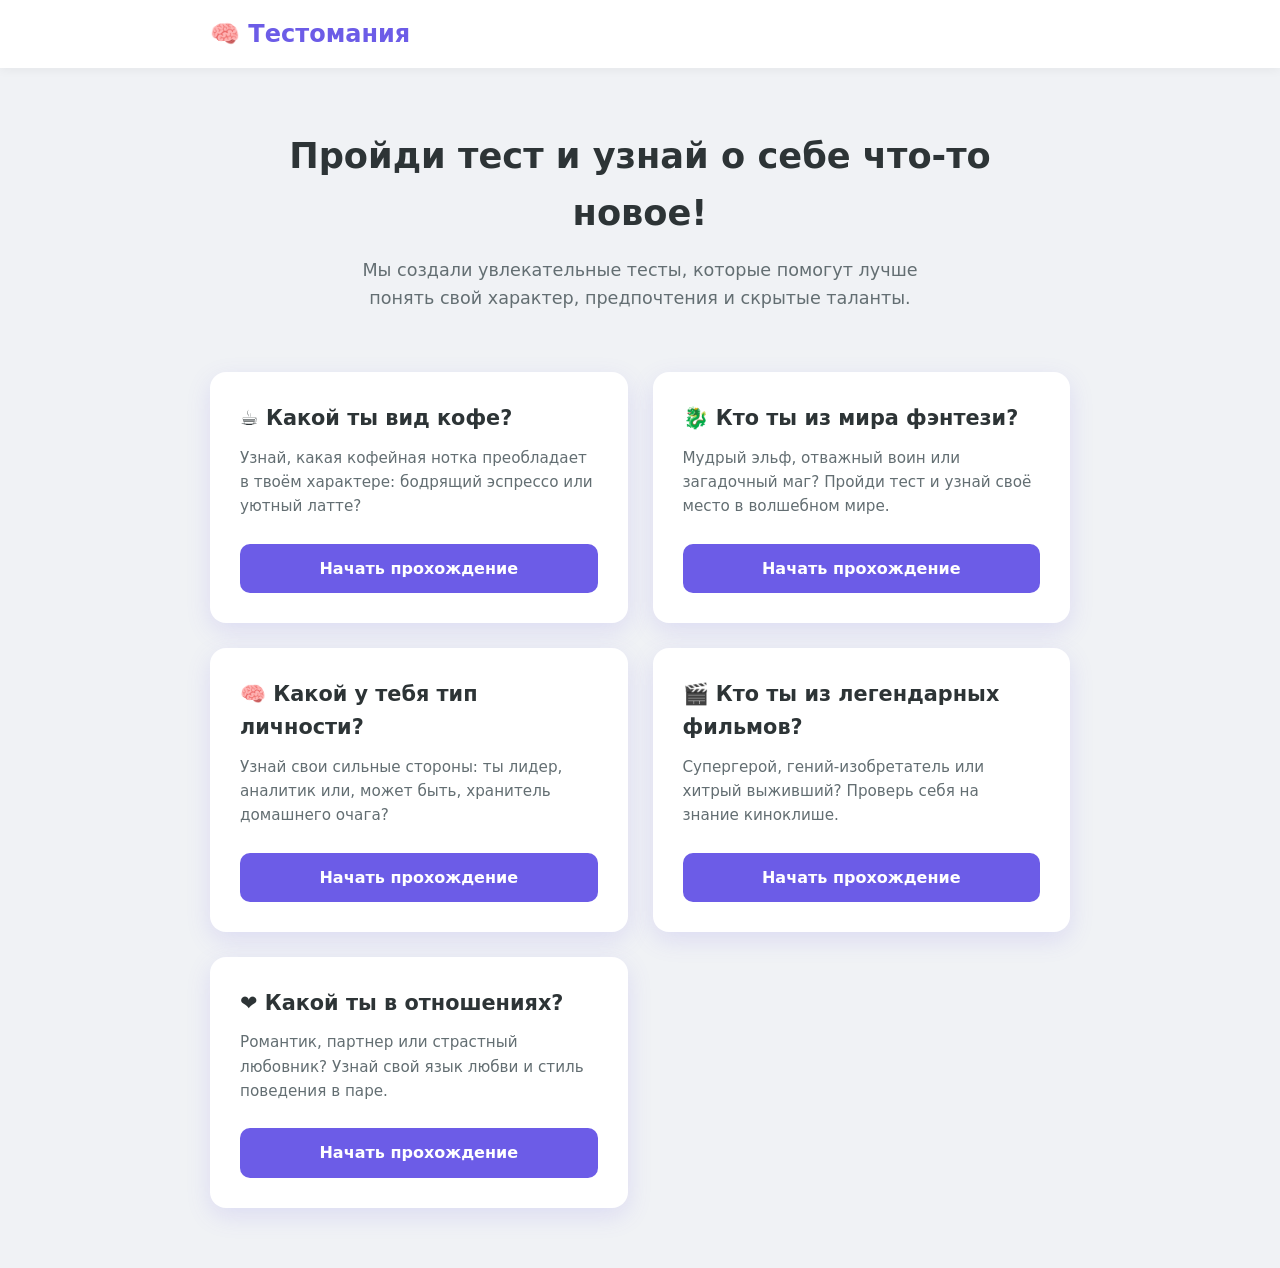
==== index.html @ c20ea72f "Add files via upload" ====
<!DOCTYPE html>
<html lang="ru">
<head>
  <meta charset="UTF-8">
  <meta name="viewport" content="width=device-width, initial-scale=1.0">
  <title>Тестомания — Узнай себя с новой стороны!</title>
  <meta name="description" content="Бесплатные онлайн тесты: психология, кино, отношения, фэнтези. Узнай свой тип личности и пройди увлекательные викторины.">
  <link rel="stylesheet" href="style.css">
</head>
<body>

  <header>
    <div class="container">
      <a href="index.html" class="logo">🧠 Тестомания</a>
    </div>
  </header>

  <main class="container">
    <section class="hero">
      <h1>Пройди тест и узнай о себе что-то новое!</h1>
      <p>Мы создали увлекательные тесты, которые помогут лучше понять свой характер, предпочтения и скрытые таланты.</p>
    </section>

    <section class="tests-grid">
      
      <!-- Тест 1 -->
      <article class="test-card">
        <h3>☕ Какой ты вид кофе?</h3>
        <p>Узнай, какая кофейная нотка преобладает в твоём характере: бодрящий эспрессо или уютный латте?</p>
        <a href="test-coffee.html" class="btn">Начать прохождение</a>
      </article>

      <!-- Тест 2 -->
      <article class="test-card">
        <h3>🐉 Кто ты из мира фэнтези?</h3>
        <p>Мудрый эльф, отважный воин или загадочный маг? Пройди тест и узнай своё место в волшебном мире.</p>
        <a href="test-fantasy.html" class="btn">Начать прохождение</a>
      </article>

      <!-- Тест 3 -->
      <article class="test-card">
        <h3>🧠 Какой у тебя тип личности?</h3>
        <p>Узнай свои сильные стороны: ты лидер, аналитик или, может быть, хранитель домашнего очага?</p>
        <a href="test-personality.html" class="btn">Начать прохождение</a>
      </article>

      <!-- Тест 4 -->
      <article class="test-card">
        <h3>🎬 Кто ты из легендарных фильмов?</h3>
        <p>Супергерой, гений-изобретатель или хитрый выживший? Проверь себя на знание киноклише.</p>
        <a href="test-movie.html" class="btn">Начать прохождение</a>
      </article>

      <!-- Тест 5 -->
      <article class="test-card">
        <h3>❤️ Какой ты в отношениях?</h3>
        <p>Романтик, партнер или страстный любовник? Узнай свой язык любви и стиль поведения в паре.</p>
        <a href="test-relationship.html" class="btn">Начать прохождение</a>
      </article>

    </section>
  </main>

</body>
</html>
---- style.css ----
/* style.css */
:root {
  --bg: #f0f2f5;
  --card-bg: #ffffff;
  --primary: #6c5ce7;
  --primary-hover: #5a4bd1;
  --text: #2d3436;
  --text-light: #636e72;
  --radius: 16px;
  --shadow: 0 8px 24px rgba(108, 92, 231, 0.15);
}

* { box-sizing: border-box; margin: 0; padding: 0; }

body {
  font-family: 'Segoe UI', system-ui, -apple-system, sans-serif;
  background: var(--bg);
  color: var(--text);
  line-height: 1.6;
  min-height: 100vh;
  display: flex;
  flex-direction: column;
}

/* Шапка */
header {
  background: var(--card-bg);
  padding: 15px 0;
  box-shadow: 0 2px 10px rgba(0,0,0,0.05);
  position: sticky;
  top: 0;
  z-index: 100;
}
.container {
  max-width: 900px;
  margin: 0 auto;
  padding: 0 20px;
}
.logo {
  font-size: 1.5rem;
  font-weight: 800;
  color: var(--primary);
  text-decoration: none;
  display: inline-block;
}

/* Главная страница */
.hero {
  text-align: center;
  padding: 60px 20px 40px;
}
.hero h1 { font-size: 2.2rem; margin-bottom: 15px; color: var(--text); }
.hero p { font-size: 1.1rem; color: var(--text-light); max-width: 600px; margin: 0 auto; }

.tests-grid {
  display: grid;
  grid-template-columns: repeat(auto-fit, minmax(280px, 1fr));
  gap: 25px;
  padding: 20px 0 60px;
}

.test-card {
  background: var(--card-bg);
  border-radius: var(--radius);
  padding: 30px;
  box-shadow: var(--shadow);
  transition: transform 0.3s ease, box-shadow 0.3s ease;
  display: flex;
  flex-direction: column;
  align-items: flex-start;
}
.test-card:hover { 
  transform: translateY(-5px); 
  box-shadow: 0 12px 30px rgba(108, 92, 231, 0.2);
}
.test-card h3 { font-size: 1.3rem; margin-bottom: 10px; color: var(--text); }
.test-card p { color: var(--text-light); margin-bottom: 25px; flex-grow: 1; font-size: 0.95rem; }

.btn {
  display: inline-block;
  background: var(--primary);
  color: white;
  text-decoration: none;
  padding: 12px 24px;
  border-radius: 10px;
  font-weight: 600;
  text-align: center;
  transition: background 0.2s;
  border: none;
  cursor: pointer;
  width: 100%;
  font-size: 1rem;
}
.btn:hover { background: var(--primary-hover); }

/* Страница теста */
.quiz-wrapper { 
  max-width: 600px; 
  margin: 40px auto; 
  padding: 0 20px; 
  flex-grow: 1;
}
.quiz-card {
  background: var(--card-bg);
  border-radius: var(--radius);
  padding: 30px;
  box-shadow: var(--shadow);
}

.progress-bar {
  height: 8px;
  background: #dfe6e9;
  border-radius: 4px;
  margin-bottom: 25px;
  overflow: hidden;
}
.progress-fill {
  height: 100%;
  background: var(--primary);
  width: 0%;
  transition: width 0.4s ease;
}

.question-text { font-size: 1.3rem; margin-bottom: 25px; text-align: center; font-weight: 600; }

.options { display: flex; flex-direction: column; gap: 12px; }
.option-btn {
  padding: 16px;
  border: 2px solid #dfe6e9;
  background: #fff;
  border-radius: 12px;
  font-size: 1rem;
  cursor: pointer;
  transition: all 0.2s;
  text-align: left;
  color: var(--text);
}
.option-btn:hover { 
  border-color: var(--primary); 
  background: #f8f9ff; 
  transform: translateX(5px);
}

.hidden { display: none !important; }

/* Результат */
.result-block { text-align: center; animation: fadeIn 0.5s ease; padding: 20px 0; }
.result-icon { font-size: 4rem; margin-bottom: 15px; display: block; }
.result-title { font-size: 1.8rem; color: var(--primary); margin-bottom: 15px; }
.result-desc { color: var(--text-light); margin-bottom: 30px; font-size: 1.1rem; line-height: 1.5; }

.share-buttons { display: flex; flex-direction: column; gap: 10px; margin-bottom: 20px; }
.share-btn {
  padding: 14px;
  border: none;
  border-radius: 10px;
  font-size: 1rem;
  cursor: pointer;
  font-weight: 600;
  color: white;
  transition: opacity 0.2s;
}
.share-btn:hover { opacity: 0.9; }
.vk { background: #0077FF; }
.tg { background: #0088cc; }
.copy { background: #2d3436; }

.btn-outline {
  background: transparent;
  border: 2px solid var(--primary);
  color: var(--primary);
  margin-top: 10px;
}
.btn-outline:hover { background: var(--primary); color: white; }

@keyframes fadeIn {
  from { opacity: 0; transform: translateY(10px); }
  to { opacity: 1; transform: translateY(0); }
}

@media (max-width: 500px) {
  .hero h1 { font-size: 1.8rem; }
  .quiz-card { padding: 20px; }
  .question-text { font-size: 1.1rem; }
}
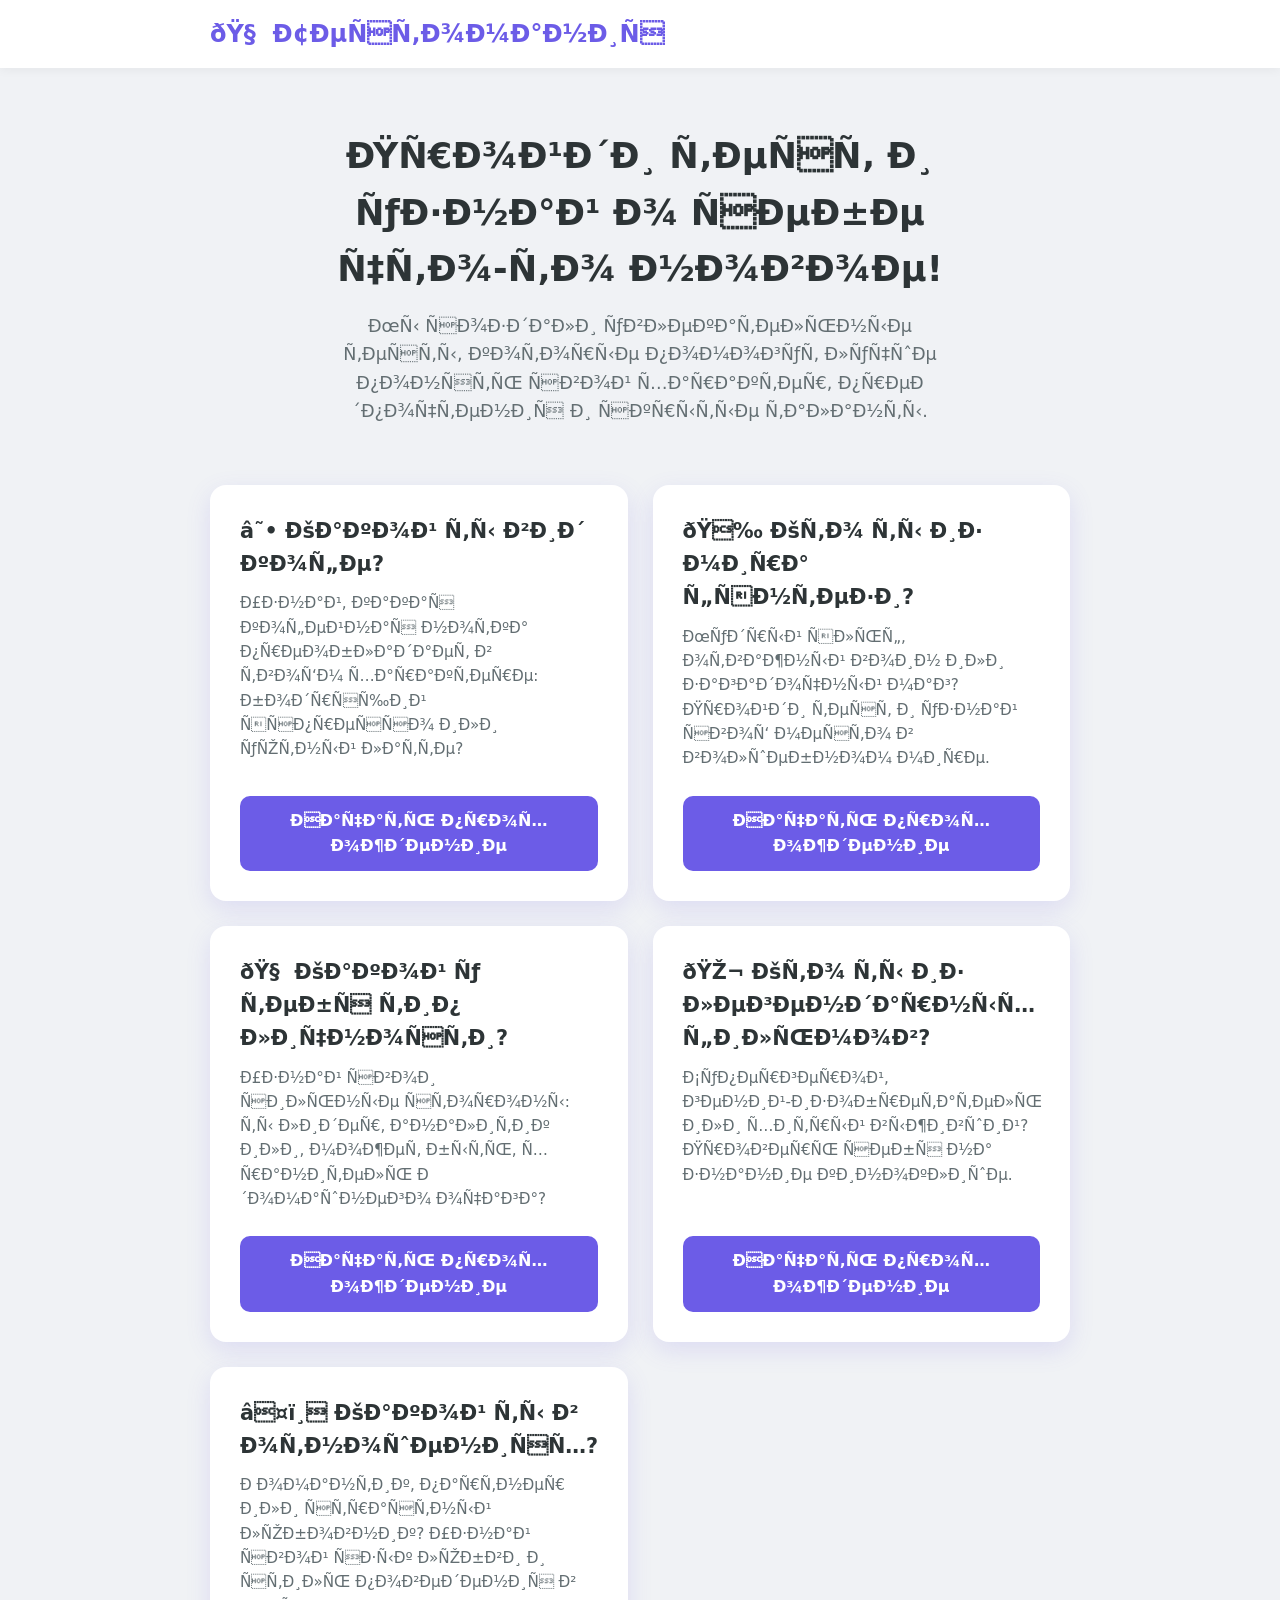
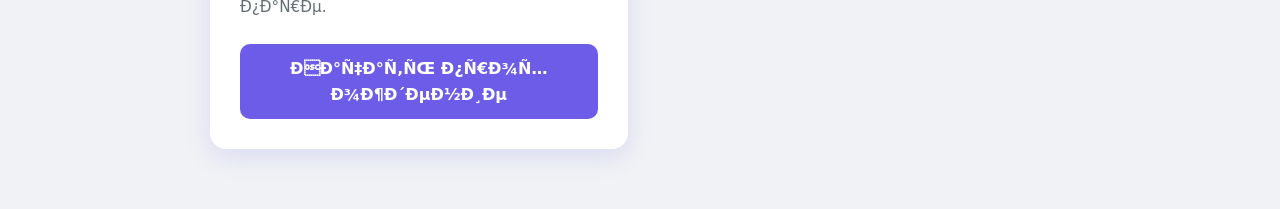
==== commit de4dfd4b: "Update index.html" ====
--- a/index.html
+++ b/index.html
@@ -1,6 +1,21 @@
 <!DOCTYPE html>
 <html lang="ru">
 <head>
+  <!-- Yandex.Metrika counter -->
+<script type="text/javascript">
+    (function(m,e,t,r,i,k,a){
+        m[i]=m[i]||function(){(m[i].a=m[i].a||[]).push(arguments)};
+        m[i].l=1*new Date();
+        for (var j = 0; j < document.scripts.length; j++) {if (document.scripts[j].src === r) { return; }}
+        k=e.createElement(t),a=e.getElementsByTagName(t)[0],k.async=1,k.src=r,a.parentNode.insertBefore(k,a)
+    })(window, document,'script','https://mc.yandex.ru/metrika/tag.js?id=109872875', 'ym');
+
+    ym(109872875, 'init', {ssr:true, webvisor:true, clickmap:true, ecommerce:"dataLayer", referrer: document.referrer, url: location.href, accurateTrackBounce:true, trackLinks:true});
+</script>
+<noscript><div><img src="https://mc.yandex.ru/watch/109872875" style="position:absolute; left:-9999px;" alt="" /></div></noscript>
+<!-- /Yandex.Metrika counter -->
+  <meta name="yandex-verification" content="c974e591976c50aa" />
+  <link rel="icon" type="image/png" href="/favicon.png">
   <meta charset="UTF-8">
   <meta name="viewport" content="width=device-width, initial-scale=1.0">
   <title>Тестомания — Узнай себя с новой стороны!</title>
@@ -62,4 +77,4 @@
   </main>
 
 </body>
-</html>+</html>
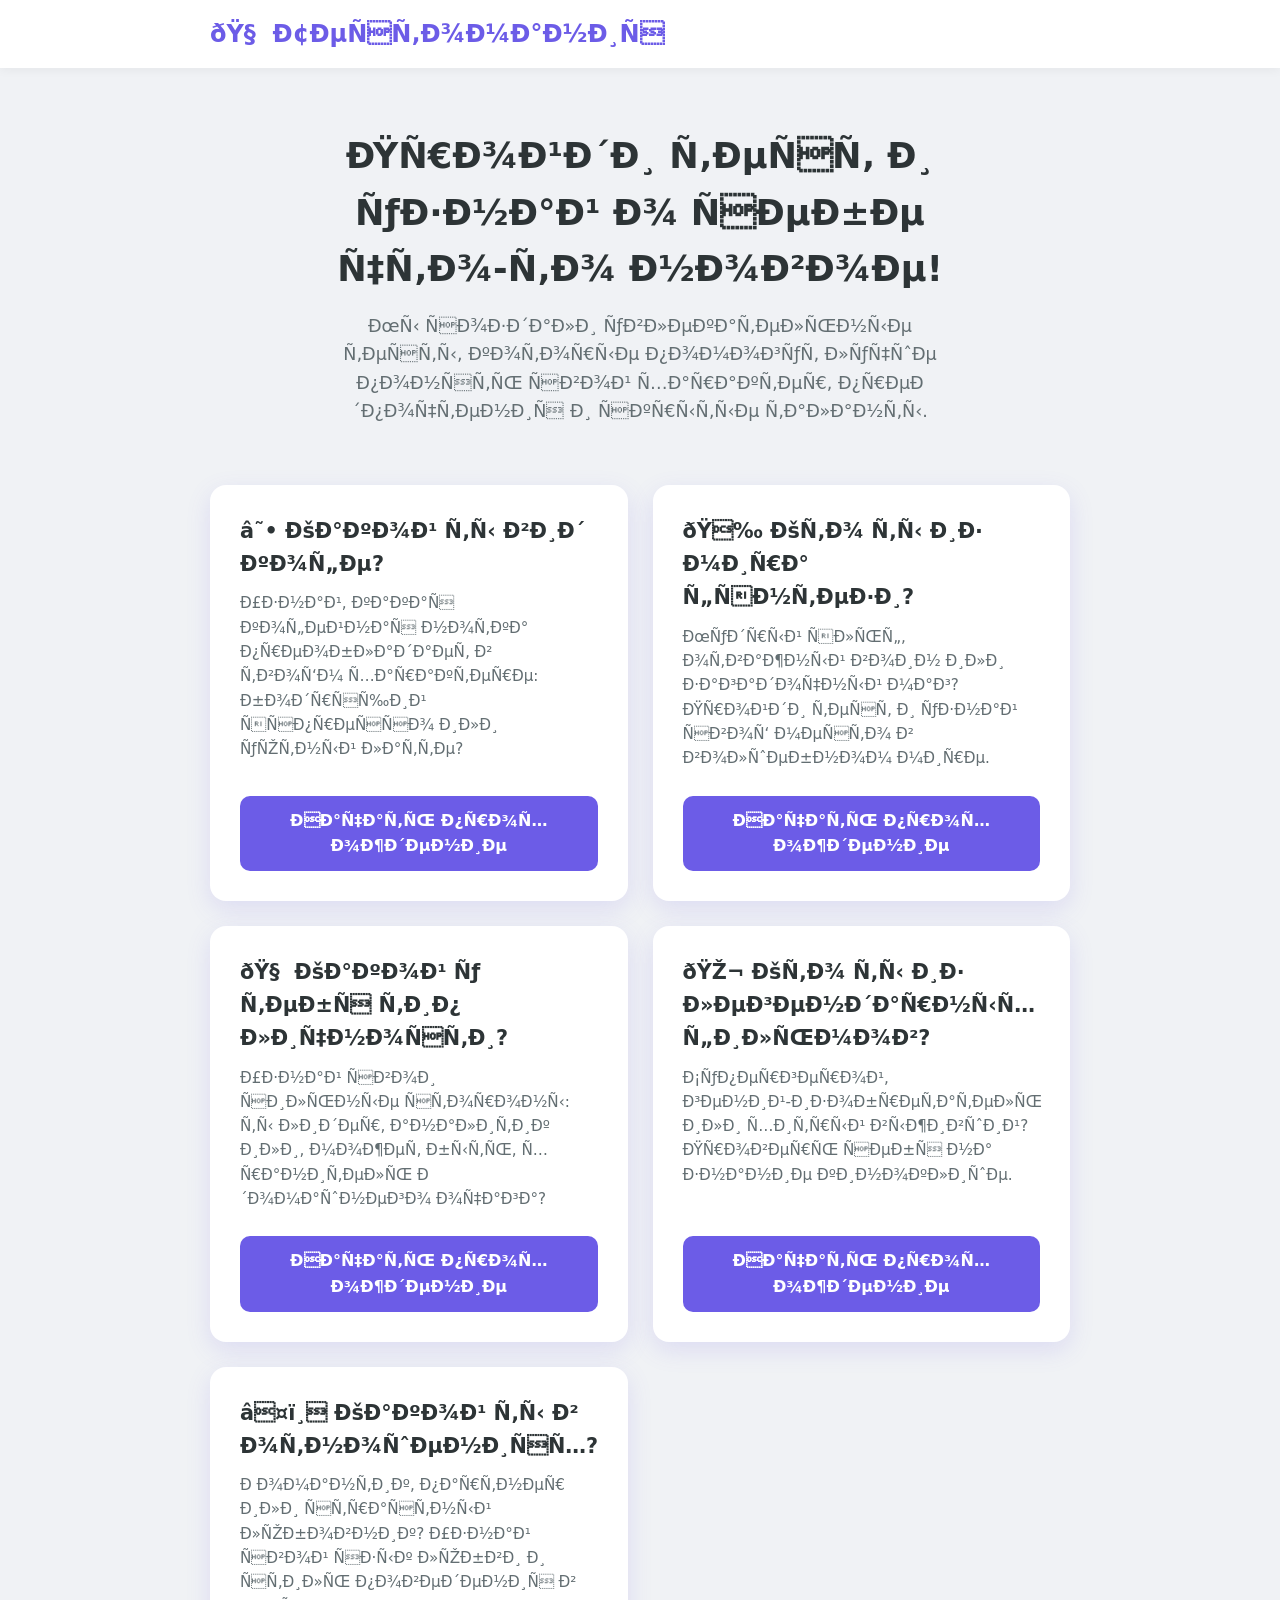
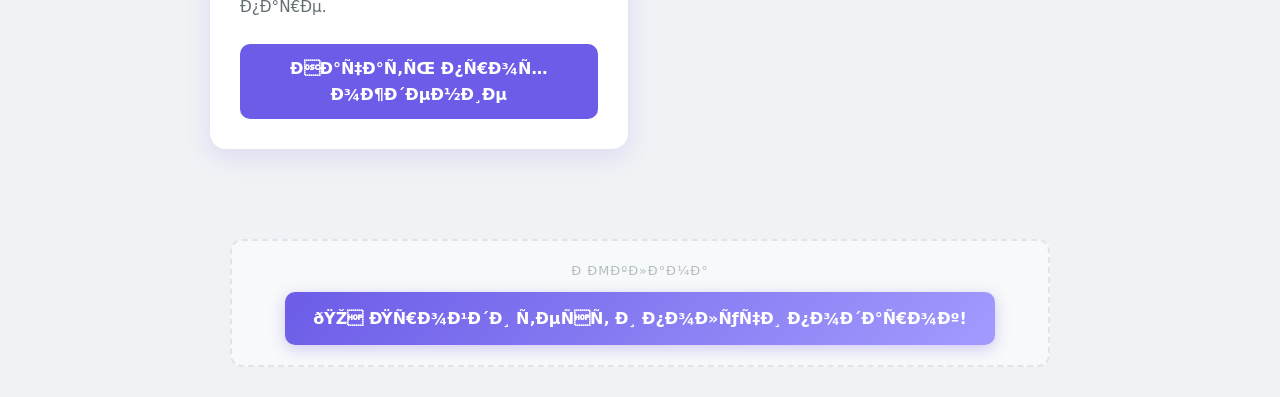
==== commit afaf6650: "Update index.html" ====
--- a/index.html
+++ b/index.html
@@ -74,6 +74,25 @@
       </article>
 
     </section>
+    <!-- Рекламный блок на главной -->
+<section class="container">
+  <div class="ad-container">
+    <div class="ad-label">Реклама</div>
+    
+    <!-- Вариант А: Партнерская кнопка -->
+    <a 
+      href="СЮДА_ССЫЛКУ" 
+      target="_blank" 
+      class="partner-btn"
+      onclick="yaCounter569335277.reachGoal('affiliate_click'); return true;"
+    >
+      🎁 Пройди тест и получи подарок!
+    </a>
+
+    <!-- Вариант Б: Место под РСЯ (раскомментируй, когда подключишь) -->
+    <!-- <div id="yandex_rtb_R-A-123456-1"></div> -->
+  </div>
+</section>
   </main>
 
 </body>
--- a/style.css
+++ b/style.css
@@ -182,4 +182,107 @@
   .hero h1 { font-size: 1.8rem; }
   .quiz-card { padding: 20px; }
   .question-text { font-size: 1.1rem; }
-}+}
+
+/* Стили для партнерского блока */
+.partner-block {
+  margin-top: 30px;
+  padding: 20px;
+  background: #f8f9fa;
+  border-radius: 12px;
+  text-align: center;
+  border: 2px dashed #dfe6e9;
+}
+
+.partner-text {
+  font-size: 0.9rem;
+  color: #636e72;
+  margin-bottom: 15px;
+  font-weight: 600;
+}
+
+.partner-btn {
+  display: inline-block;
+  background: linear-gradient(135deg, #6c5ce7, #a29bfe);
+  color: white;
+  text-decoration: none;
+  padding: 14px 28px;
+  border-radius: 10px;
+  font-weight: 700;
+  font-size: 1rem;
+  transition: transform 0.2s, box-shadow 0.2s;
+  box-shadow: 0 4px 15px rgba(108, 92, 231, 0.3);
+}
+
+.partner-btn:hover {
+  transform: translateY(-2px);
+  box-shadow: 0 6px 20px rgba(108, 92, 231, 0.4);
+}
+
+/* === РЕКЛАМНЫЕ БЛОКИ === */
+
+/* Универсальный контейнер для рекламы */
+.ad-container {
+  margin: 30px 0;
+  padding: 20px;
+  background: #f8f9fa;
+  border-radius: 12px;
+  text-align: center;
+  border: 2px dashed #dfe6e9;
+}
+
+.ad-label {
+  font-size: 0.8rem;
+  color: #b2bec3;
+  margin-bottom: 10px;
+  text-transform: uppercase;
+  letter-spacing: 1px;
+}
+
+/* Кнопка-партнерка */
+.partner-btn {
+  display: inline-block;
+  background: linear-gradient(135deg, #6c5ce7, #a29bfe);
+  color: white;
+  text-decoration: none;
+  padding: 14px 28px;
+  border-radius: 10px;
+  font-weight: 700;
+  font-size: 1rem;
+  transition: transform 0.2s, box-shadow 0.2s;
+  box-shadow: 0 4px 15px rgba(108, 92, 231, 0.3);
+  border: none;
+  cursor: pointer;
+}
+
+.partner-btn:hover {
+  transform: translateY(-2px);
+  box-shadow: 0 6px 20px rgba(108, 92, 231, 0.4);
+}
+
+/* Баннер-заглушка (для РСЯ) */
+.rsa-banner {
+  width: 100%;
+  min-height: 120px;
+  background: #fff;
+  border-radius: 8px;
+  display: flex;
+  align-items: center;
+  justify-content: center;
+  color: #b2bec3;
+  font-size: 0.9rem;
+  border: 1px solid #dfe6e9;
+}
+
+/* Адаптив для мобильных */
+@media (max-width: 600px) {
+  .ad-container {
+    margin: 20px 0;
+    padding: 15px;
+  }
+  .partner-btn {
+    width: 100%;
+    padding: 12px 20px;
+    font-size: 0.95rem;
+  }
+}
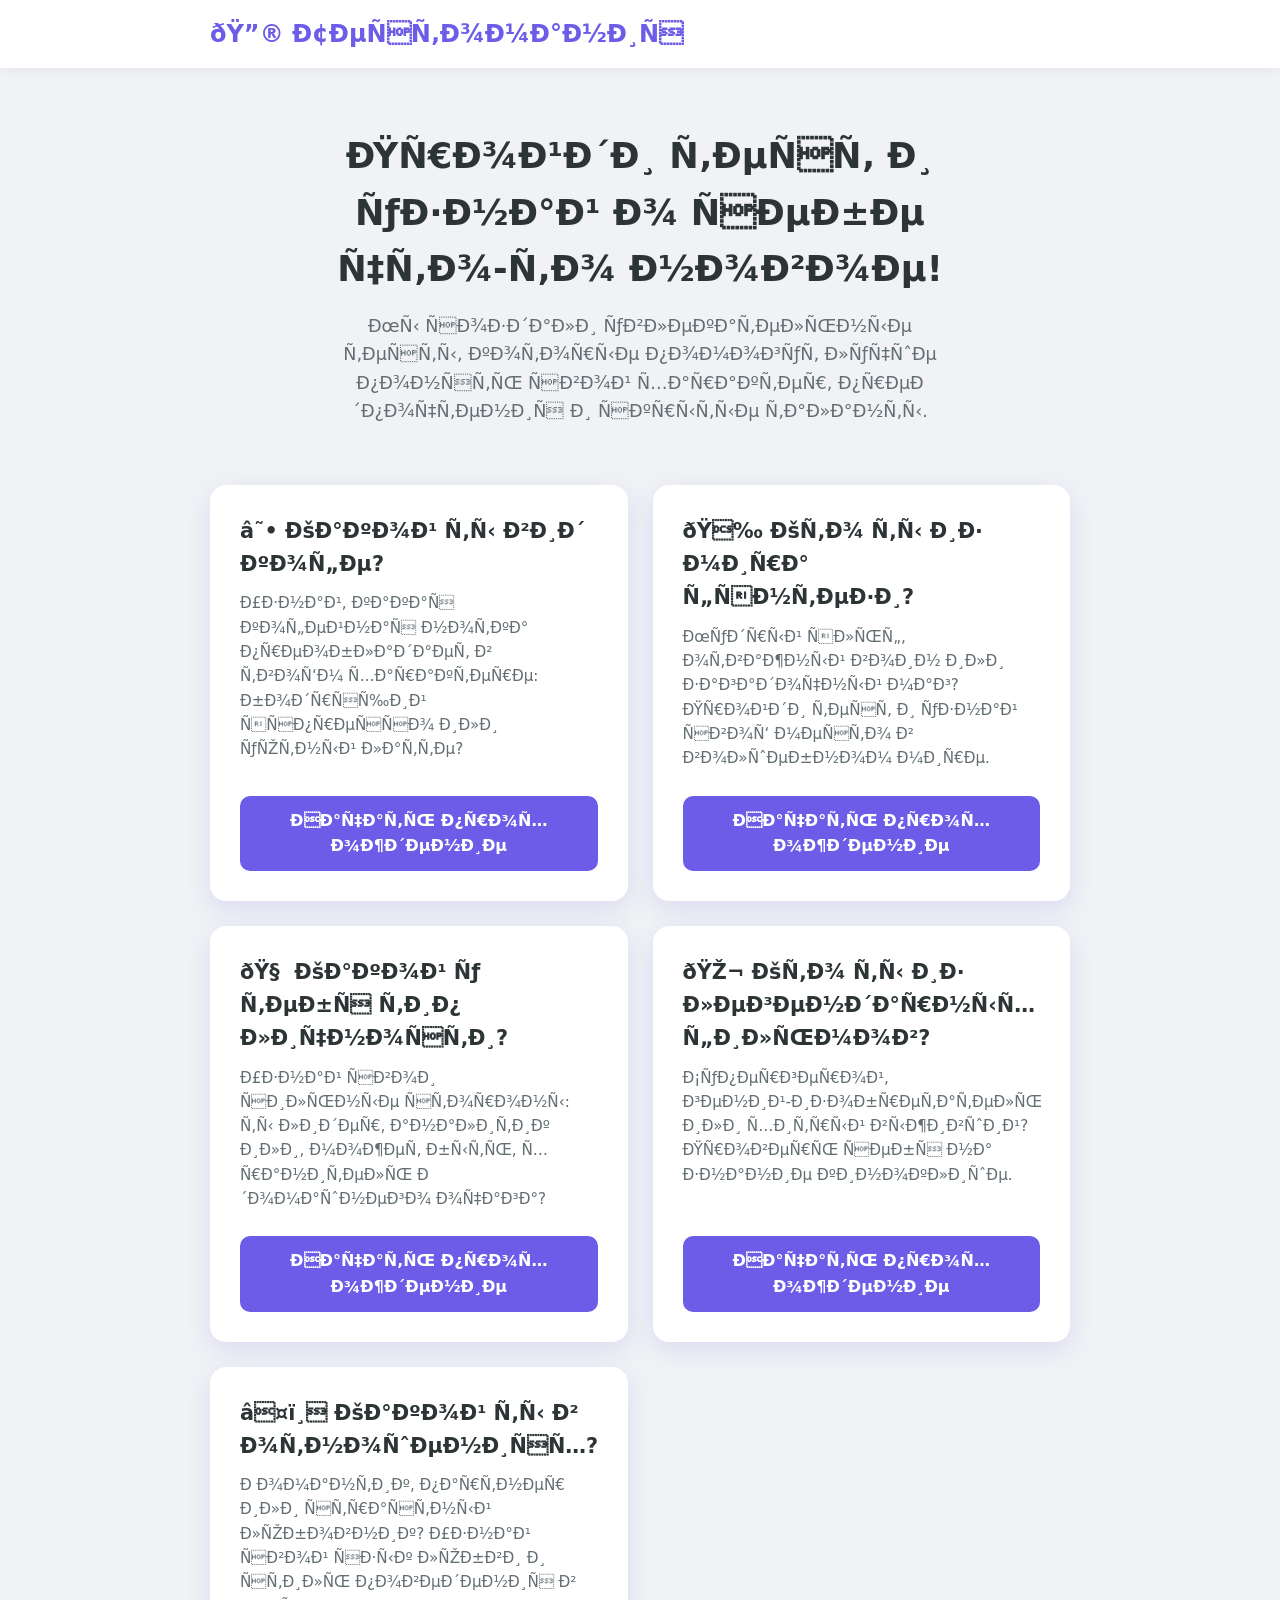
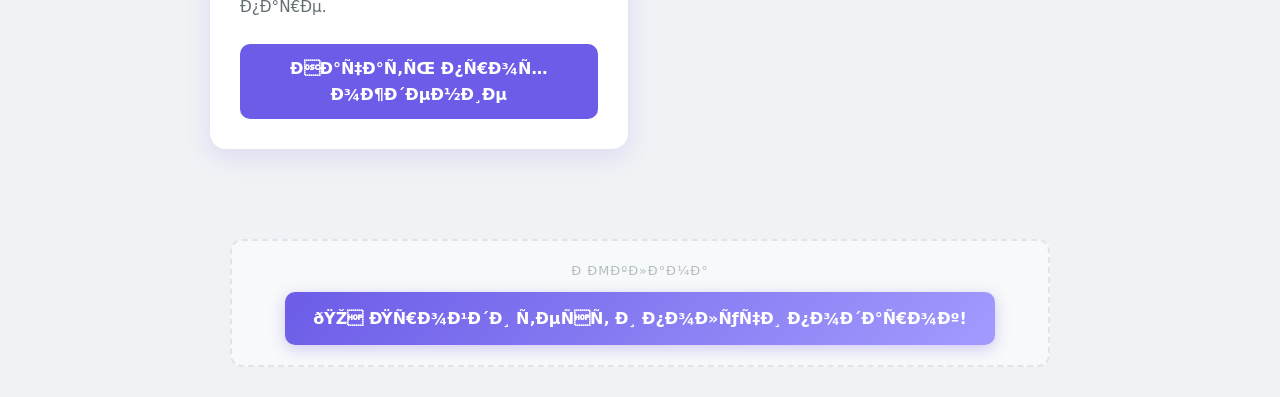
==== commit bf19eea9: "Update index.html" ====
--- a/index.html
+++ b/index.html
@@ -26,7 +26,7 @@
 
   <header>
     <div class="container">
-      <a href="index.html" class="logo">🧠 Тестомания</a>
+      <a href="index.html" class="logo">🔮 Тестомания</a>
     </div>
   </header>
 
